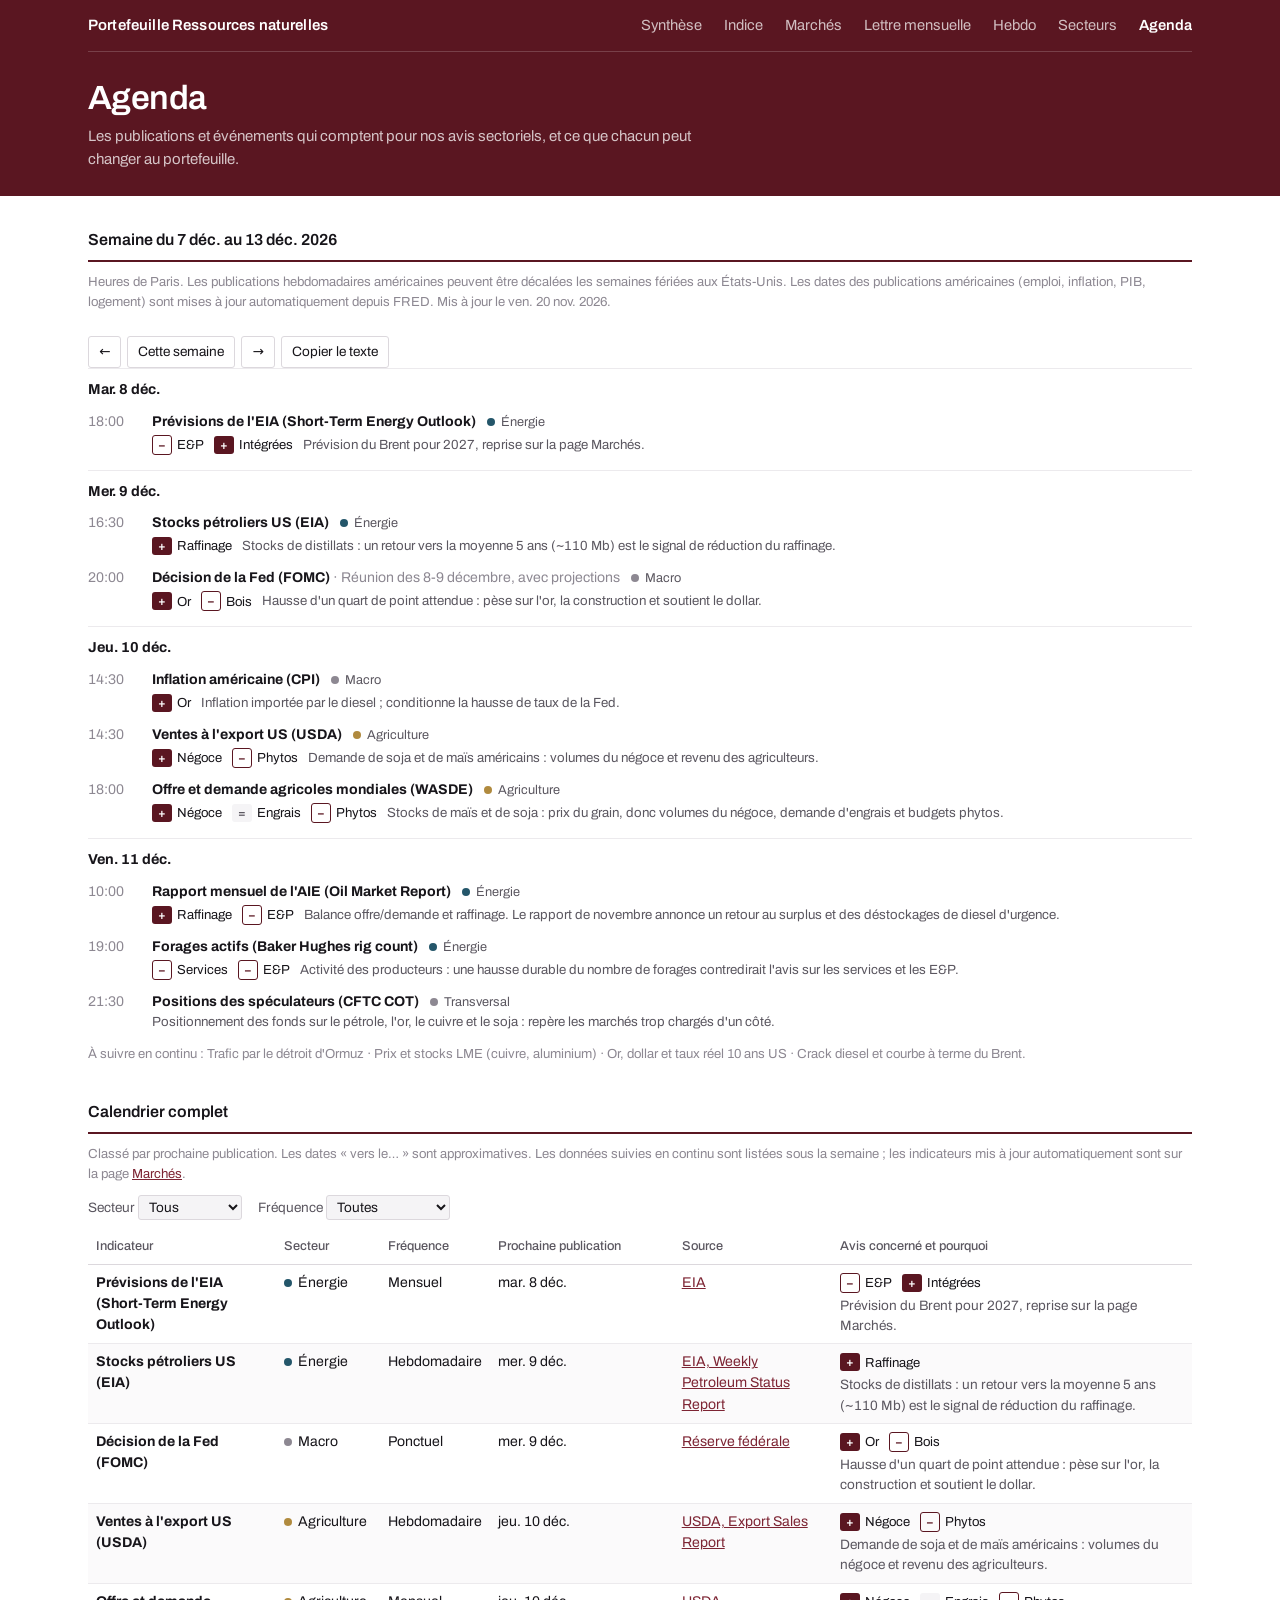
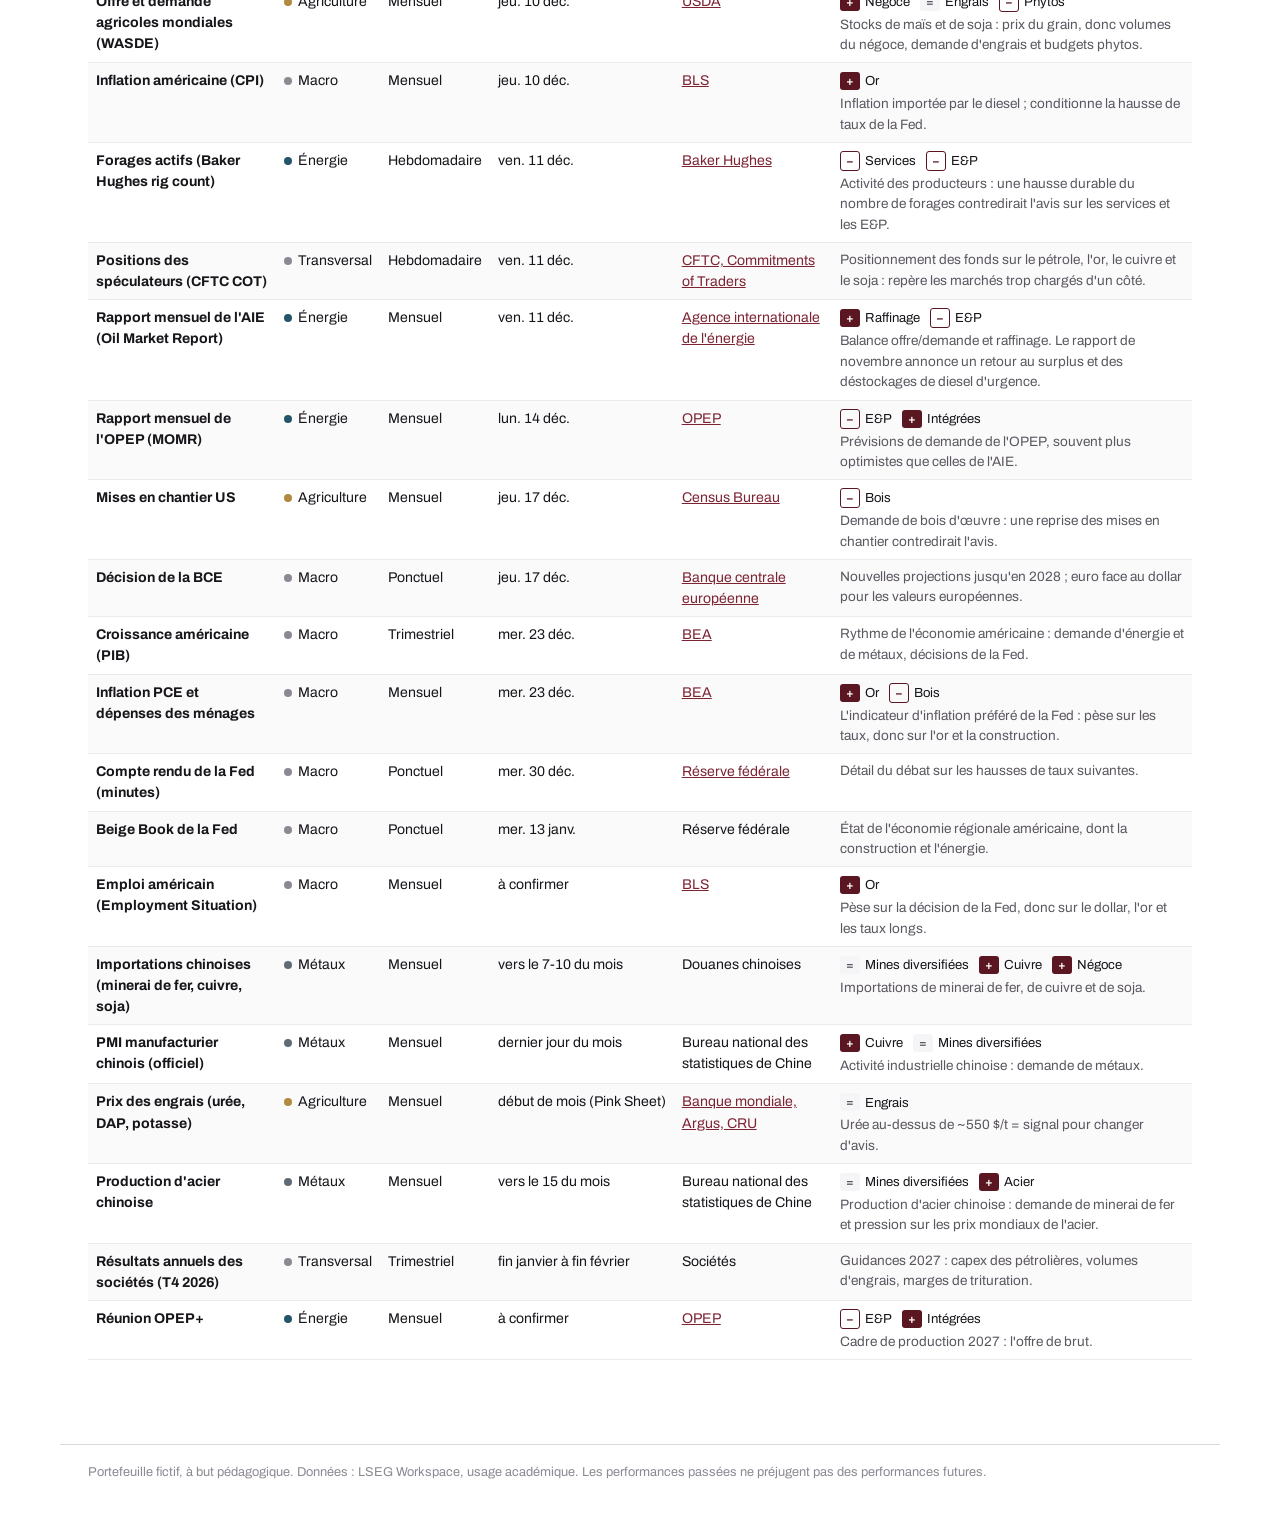
==== docs/agenda.html @ e1f3f48b "Update optimiseur.py" ====
<!DOCTYPE html>
<html lang="fr">
<head>
<meta charset="utf-8">
<meta name="viewport" content="width=device-width, initial-scale=1">
<title>Agenda · Portefeuille Ressources naturelles</title>
<link rel="icon" href="data:,">
<link rel="stylesheet" href="assets/style.css">
</head>
<body>
<header class="bande"><div class="wrap">
<div class="haut"><a class="marque" href="index.html">Portefeuille Ressources naturelles</a><nav><a href="index.html">Synthèse</a><a href="indice.html">Indice</a><a href="marches.html">Marchés</a><a href="lettres.html">Lettre mensuelle</a><a href="hebdo.html">Hebdo</a><a href="secteurs.html">Secteurs</a><a href="agenda.html" aria-current="page">Agenda</a></nav></div>
<div class="titre"><h1>Agenda</h1><p>Les publications et événements qui comptent pour nos avis sectoriels, et ce que chacun peut changer au portefeuille.</p></div>
</div></header>
<main class="wrap">

<section class="card">
  <div class="semaine-tete">
    <div>
      <h2 id="titre-semaine">La semaine</h2>
      <p class="note" id="note-agenda"></p>
    </div>
    <div class="semaine-boutons">
      <button type="button" id="prec" aria-label="Semaine précédente">←</button>
      <button type="button" id="auj">Cette semaine</button>
      <button type="button" id="suiv" aria-label="Semaine suivante">→</button>
      <button type="button" id="copier">Copier le texte</button>
    </div>
  </div>
  <div id="semaine"></div>
  <p class="note" id="quotidien"></p>
</section>

<section class="card">
  <h2>Calendrier complet</h2>
  <p class="note">Classé par prochaine publication. Les dates « vers le… » sont approximatives. Les données suivies en continu sont listées sous la semaine ; les indicateurs mis à jour automatiquement sont sur la page <a href="marches.html">Marchés</a>.</p>
  <div class="filtres">
    <label>Secteur <select id="f-secteur"><option value="">Tous</option></select></label>
    <label>Fréquence <select id="f-freq"><option value="">Toutes</option></select></label>
  </div>
  <div class="table-defile">
    <table>
      <thead><tr><th>Indicateur</th><th>Secteur</th><th>Fréquence</th><th>Prochaine publication</th><th>Source</th><th>Avis concerné et pourquoi</th></tr></thead>
      <tbody id="table-agenda"></tbody>
    </table>
  </div>
</section>
</main>
<footer>Portefeuille fictif, à but pédagogique. Données : LSEG Workspace, usage académique. Les performances passées ne préjugent pas des performances futures.</footer>
<script src="assets/agenda-donnees.js"></script>
<script src="assets/agenda.js"></script>
</body>
</html>
---- docs/assets/style.css ----
/* Charte « fiche fonds » : bandeau bordeaux, Archivo, tableaux denses. */
@font-face { font-family: Archivo; src: url(fonts/archivo-latin-400-normal.woff2) format("woff2"); font-weight: 400; font-display: swap; }
@font-face { font-family: Archivo; src: url(fonts/archivo-latin-500-normal.woff2) format("woff2"); font-weight: 500; font-display: swap; }
@font-face { font-family: Archivo; src: url(fonts/archivo-latin-600-normal.woff2) format("woff2"); font-weight: 600; font-display: swap; }
@font-face { font-family: Archivo; src: url(fonts/archivo-latin-700-normal.woff2) format("woff2"); font-weight: 700; font-display: swap; }

:root {
  color-scheme: light;
  --bordeaux: #5A1621;
  --bordeaux-2: #7D2433;
  --surface-0: #F5F4F6;   /* fonds de groupes, zébrures */
  --surface-1: #FFFFFF;
  --border: #DCD8DD;
  --grid: #ECEAED;
  --text-primary: #17151A;
  --text-secondary: #5B5760;
  --text-muted: #8D8892;
  --series-1: #24566A;  /* Énergie : bleu pétrole */
  --series-2: #B08A3E;  /* Agriculture : ocre blé */
  --series-3: #5F6B76;  /* Métaux et mines : gris minerai */
  --accent: #7D2433;
}

* { box-sizing: border-box; }
body {
  margin: 0;
  font: 15px/1.5 Archivo, system-ui, -apple-system, "Segoe UI", sans-serif;
  font-variant-numeric: tabular-nums;
  background: var(--surface-1);
  color: var(--text-primary);
}
a { color: var(--accent); }
:focus-visible { outline: 2px solid var(--bordeaux-2); outline-offset: 2px; }

.wrap { max-width: 1160px; margin: 0 auto; padding: 0 28px; }

/* Bandeau */
header.bande { background: var(--bordeaux); color: #fff; }
.haut { display: flex; justify-content: space-between; align-items: center; gap: 12px 28px; flex-wrap: wrap;
  padding: 14px 0; border-bottom: 1px solid rgb(255 255 255 / .18); }
.marque { color: #fff; text-decoration: none; font-weight: 600; letter-spacing: .01em; }
nav { display: flex; gap: 22px; font-size: .92rem; overflow-x: auto; scrollbar-width: none; }
nav a { color: rgb(255 255 255 / .72); text-decoration: none; white-space: nowrap; }
nav a:hover { color: #fff; }
nav a[aria-current="page"] { color: #fff; font-weight: 600; }
.titre { padding: 28px 0 26px; }
.titre h1 { font-size: 2.1rem; font-weight: 600; line-height: 1.12; margin: 0; letter-spacing: -.015em; }
.titre p { margin: 8px 0 0; color: rgb(255 255 255 / .75); max-width: 70ch; }
.chiffres { display: grid; grid-template-columns: repeat(4, auto); justify-content: start; border-top: 1px solid rgb(255 255 255 / .18); }
.chiffres div { padding: 14px 28px 16px 0; margin-right: 28px; border-right: 1px solid rgb(255 255 255 / .18); }
.chiffres div:last-child { border-right: 0; }
.chiffres small { display: block; color: rgb(255 255 255 / .65); font-size: .8rem; }
.chiffres strong { font-size: 1.35rem; font-weight: 600; }
@media (max-width: 760px) {
  .chiffres { grid-template-columns: 1fr 1fr; }
  .chiffres div { margin-right: 0; padding-left: 0; border-right: 0; border-bottom: 1px solid rgb(255 255 255 / .18); }
  .titre h1 { font-size: 1.7rem; }
}

main.wrap { padding-top: 32px; padding-bottom: 24px; }
.intro { color: var(--text-secondary); max-width: 70ch; margin: 0 0 24px; }

/* Synthèse : colonne de caractéristiques + contenu */
.corps { display: grid; grid-template-columns: 260px minmax(0, 1fr); gap: 40px; }
@media (max-width: 880px) { .corps { grid-template-columns: 1fr; } }
aside dl { margin: 0 0 30px; font-size: .88rem; }
aside dt { color: var(--text-muted); margin-top: 10px; }
aside dd { margin: 0; }
aside p { font-size: .85rem; color: var(--text-secondary); }

/* Sections : titre souligné de bordeaux, pas de cartes */
.card { margin-bottom: 36px; }
.card h2, aside h2 { font-size: 1rem; font-weight: 600; margin: 0 0 10px; padding-bottom: 8px; border-bottom: 2px solid var(--bordeaux); }
.card .note { font-size: .82rem; color: var(--text-muted); margin: 0 0 12px; }
.grid2 { display: grid; grid-template-columns: 1fr 1fr; gap: 32px; align-items: start; }
@media (max-width: 800px) { .grid2 { grid-template-columns: 1fr; } }

.legend { display: flex; gap: 16px; flex-wrap: wrap; font-size: .8rem; color: var(--text-secondary); margin: 0 0 10px; }
.legend i { display: inline-block; width: 10px; height: 10px; border-radius: 2px; margin-right: 6px; vertical-align: -1px; }

svg text { font-family: inherit; }
.tooltip {
  position: fixed; pointer-events: none; z-index: 10; display: none;
  background: var(--surface-1); color: var(--text-primary);
  border: 1px solid var(--border); border-radius: 4px; padding: 8px 10px;
  font-size: .8rem; box-shadow: 0 4px 14px rgb(0 0 0 / .12); max-width: 240px;
}

table { width: 100%; border-collapse: collapse; font-size: .88rem; }
th { text-align: left; font-weight: 500; color: var(--text-secondary); font-size: .8rem; padding: 7px 8px; border-bottom: 1px solid var(--border); }
td { padding: 7px 8px; border-bottom: 1px solid var(--grid); vertical-align: top; }
tbody tr:nth-child(even) td { background: #FBFAFB; }
td.num, th.num { text-align: right; }
tr.grp td { background: var(--surface-0) !important; font-weight: 600; font-size: .84rem; }
.dot { display: inline-block; width: 8px; height: 8px; border-radius: 50%; margin-right: 6px; }

/* Avis : pastilles + / = / − (jamais de rouge pour une sous-pondération) */
.tag { display: inline-block; min-width: 28px; text-align: center; font-weight: 700; font-size: .8rem; padding: 1px 6px; border-radius: 3px; }
.tag.p { background: var(--bordeaux); color: #fff; }
.tag.z { background: var(--surface-0); color: var(--text-secondary); }
.tag.m { border: 1px solid var(--bordeaux); color: var(--bordeaux); }

/* Écart par secteur */
.pos { display: grid; grid-template-columns: 150px 1fr 70px; align-items: center; gap: 12px; padding: 9px 0; border-bottom: 1px solid var(--grid); font-size: .9rem; }
.pos .axe { position: relative; height: 22px; background: linear-gradient(var(--border), var(--border)) center / 1px 100% no-repeat; }
.pos .axe i { position: absolute; top: 5px; height: 12px; background: var(--bordeaux-2); }
.pos .axe i.neg { background: #A99DA6; }
.pos .val { text-align: right; font-weight: 600; }
.pos-these { font-size: .82rem; color: var(--text-secondary); grid-column: 1 / -1; margin-top: -4px; }

details { margin-top: 10px; font-size: .88rem; }
summary { cursor: pointer; color: var(--text-secondary); }

/* Composition de l'indice */
.bloc-secteur { margin-bottom: 14px; }
.bloc-secteur h3 { font-size: .95rem; margin: 14px 0 6px; }
.bloc-secteur h3 i { display: inline-block; width: 10px; height: 10px; border-radius: 2px; margin-right: 8px; }
.bloc-secteur h3 span { font-weight: 400; color: var(--text-muted); font-size: .85rem; margin-left: 6px; }
.bloc-secteur details { margin: 0; border-top: 1px solid var(--grid); transition: background .4s; }
.bloc-secteur details:last-child { border-bottom: 1px solid var(--grid); }
.bloc-secteur summary { display: flex; justify-content: space-between; padding: 8px 6px; color: var(--text-primary); }
.bloc-secteur summary:hover { background: var(--surface-0); }
.bloc-secteur .ss-info { color: var(--text-muted); }
.bloc-secteur table { margin: 2px 0 10px; }
.bloc-secteur details.surligne { background: var(--surface-0); }

.placeholder { border: 1px dashed var(--border); padding: 26px; text-align: center; color: var(--text-muted); font-size: .9rem; }

/* Pages de contenu (markdown) */
.layout { display: grid; grid-template-columns: 220px minmax(0, 1fr); gap: 32px; }
@media (max-width: 800px) { .layout { grid-template-columns: 1fr; } }
.liste a { display: block; padding: 7px 10px; text-decoration: none; color: var(--text-secondary); font-size: .9rem; border-left: 2px solid transparent; }
.liste a[aria-current="true"] { color: var(--text-primary); font-weight: 600; border-left-color: var(--bordeaux); background: var(--surface-0); }
article.md { max-width: 75ch; line-height: 1.65; }
article.md h1 { font-size: 1.6rem; font-weight: 600; margin-top: 0; letter-spacing: -.01em; }
article.md h2 { font-size: 1.1rem; margin-top: 1.8rem; padding-bottom: 6px; border-bottom: 2px solid var(--bordeaux); }

footer { border-top: 1px solid var(--border); color: var(--text-muted); font-size: .8rem; padding: 18px 28px 40px; max-width: 1160px; margin: 24px auto 0; }

/* Agenda */
.semaine-tete { display: flex; justify-content: space-between; align-items: flex-start; gap: 12px; flex-wrap: wrap; }
.semaine-boutons { display: flex; gap: 6px; flex-wrap: wrap; }
button {
  font: inherit; font-size: .85rem; cursor: pointer; padding: 5px 10px; border-radius: 3px;
  border: 1px solid var(--border); background: var(--surface-1); color: var(--text-primary);
}
button:hover { border-color: var(--text-muted); }
.jour { border-top: 1px solid var(--grid); padding: 8px 0; }
.jour h3 { font-size: .9rem; margin: 2px 0 6px; }
.jour h3::first-letter { text-transform: uppercase; }
.jour.aujourdhui h3::after { content: " · aujourd'hui"; color: var(--accent); font-weight: 400; }
.jour ul { list-style: none; margin: 0; padding: 0; }
.jour li { display: grid; grid-template-columns: 56px 1fr; gap: 8px; padding: 4px 0; font-size: .88rem; }
.jour .heure { color: var(--text-muted); font-variant-numeric: tabular-nums; }
.jour .secteur { font-size: .8rem; color: var(--text-secondary); margin-left: 8px; white-space: nowrap; }
.jour .pourquoi { display: block; color: var(--text-secondary); font-size: .83rem; }
.muted { color: var(--text-muted); }
.filtres { display: flex; gap: 16px; flex-wrap: wrap; margin-bottom: 10px; font-size: .85rem; color: var(--text-secondary); }
select { font: inherit; padding: 3px 6px; border-radius: 3px; border: 1px solid var(--border); background: var(--surface-0); color: var(--text-primary); }
.table-defile { overflow-x: auto; }
td { vertical-align: top; }
td.nowrap { white-space: nowrap; }
code { font-size: .78rem; color: var(--text-secondary); }
.grp-these { display: block; font-weight: 400; color: var(--text-secondary); font-size: .8rem; margin-top: 2px; }
.etapes { margin: 0 0 12px; padding-left: 20px; font-size: .9rem; }
.etapes li { margin-bottom: 10px; padding-left: 4px; }
.etapes b { font-weight: 600; }
main > p.note { font-size: .82rem; color: var(--text-muted); max-width: 90ch; }
table.marches td { vertical-align: middle; }
table.marches small { display: block; color: var(--text-muted); font-size: .76rem; font-weight: 400; }
table.marches .lien-avis { color: var(--text-secondary); font-size: .82rem; max-width: 32ch; }
table.marches svg { display: block; }
table.marches td.num small { white-space: nowrap; }
table.marches .avis-lie { display: inline-flex; align-items: center; gap: 6px; margin: 0 12px 4px 0; color: var(--text-primary); font-size: .85rem; white-space: nowrap; }
table.marches .avis-lie .tag { min-width: 22px; padding: 0 4px; }
table.marches .lecture { color: var(--text-secondary); font-size: .84rem; }

/* Synthèse : positionnement en trois colonnes */
.positionnement { display: grid; grid-template-columns: repeat(3, minmax(0, 1fr)); gap: 28px; }
@media (max-width: 900px) { .positionnement { grid-template-columns: 1fr; } }
.pos-secteur h3 { display: flex; align-items: center; gap: 8px; font-size: .98rem; font-weight: 600; margin: 0 0 4px; }
.pos-secteur h3 i { width: 10px; height: 10px; border-radius: 2px; }
.pos-secteur h3 span { margin-left: auto; font-weight: 500; color: var(--text-secondary); }
.pos-secteur > p { font-size: .8rem; color: var(--text-secondary); margin: 0 0 10px; min-height: 4.5em; }
.pos-secteur ul { list-style: none; margin: 0; padding: 0; }
.pos-secteur li { display: grid; grid-template-columns: minmax(0, 1fr) 40px 52px 24px; align-items: center; gap: 8px;
  padding: 6px 0; border-top: 1px solid var(--grid); font-size: .84rem; }
.pos-secteur .ss-nom { overflow: hidden; text-overflow: ellipsis; white-space: nowrap; }
.pos-secteur .ss-barre { height: 6px; background: var(--surface-0); position: relative; }
.pos-secteur .ss-barre i { position: absolute; inset: 0 auto 0 0; }
.pos-secteur .ss-poids { text-align: right; color: var(--text-secondary); white-space: nowrap; }
.pos-secteur .tag { min-width: 24px; padding: 0 4px; }
#perf-graphe svg { display: block; max-width: 100%; }
table.perf-table { margin-top: 10px; }
table.perf-table small { display: block; color: var(--text-muted); font-size: .76rem; }
.avis-lie { display: inline-flex; align-items: center; gap: 5px; margin: 0 10px 3px 0; font-size: .82rem; color: var(--text-primary); white-space: nowrap; }
.avis-lie .tag { min-width: 20px; padding: 0 4px; font-size: .75rem; }
.pourquoi-t { display: block; color: var(--text-secondary); font-size: .85rem; }
.jour .pourquoi .avis-lie { margin-top: 3px; }
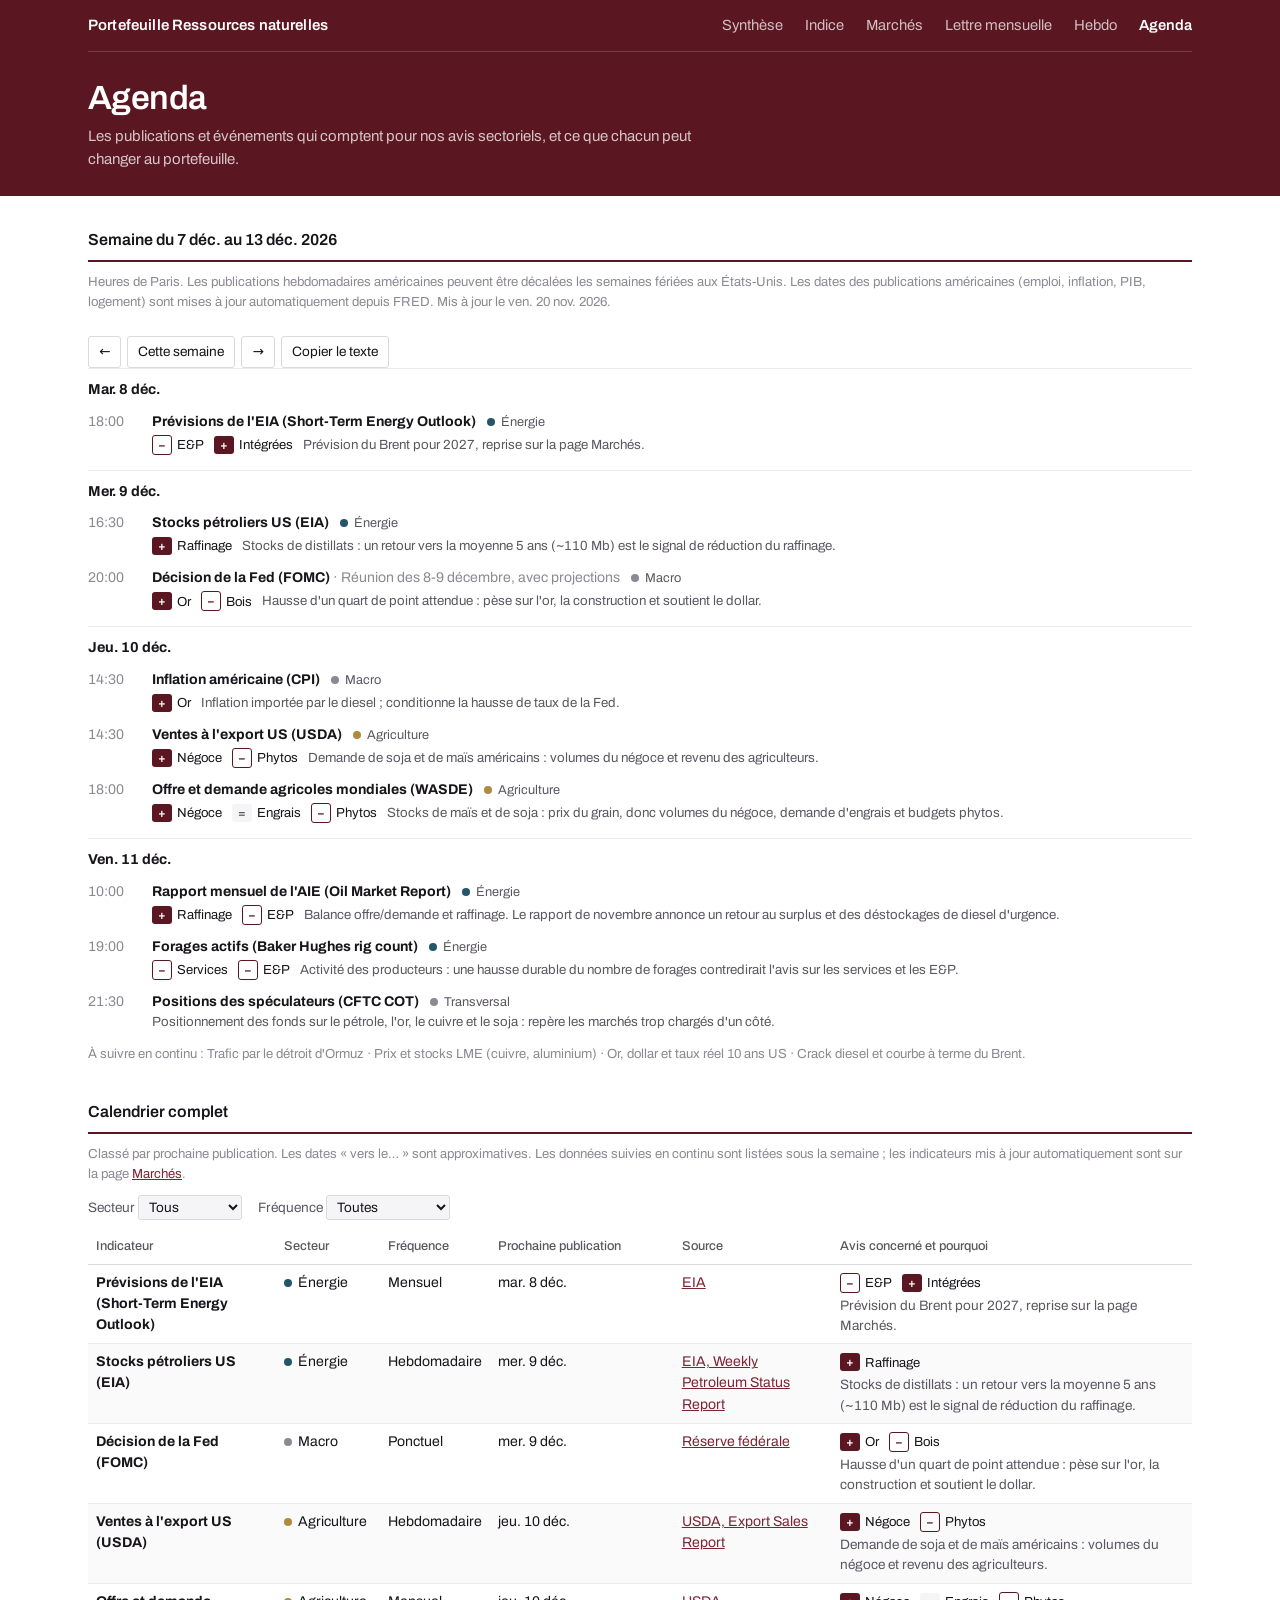
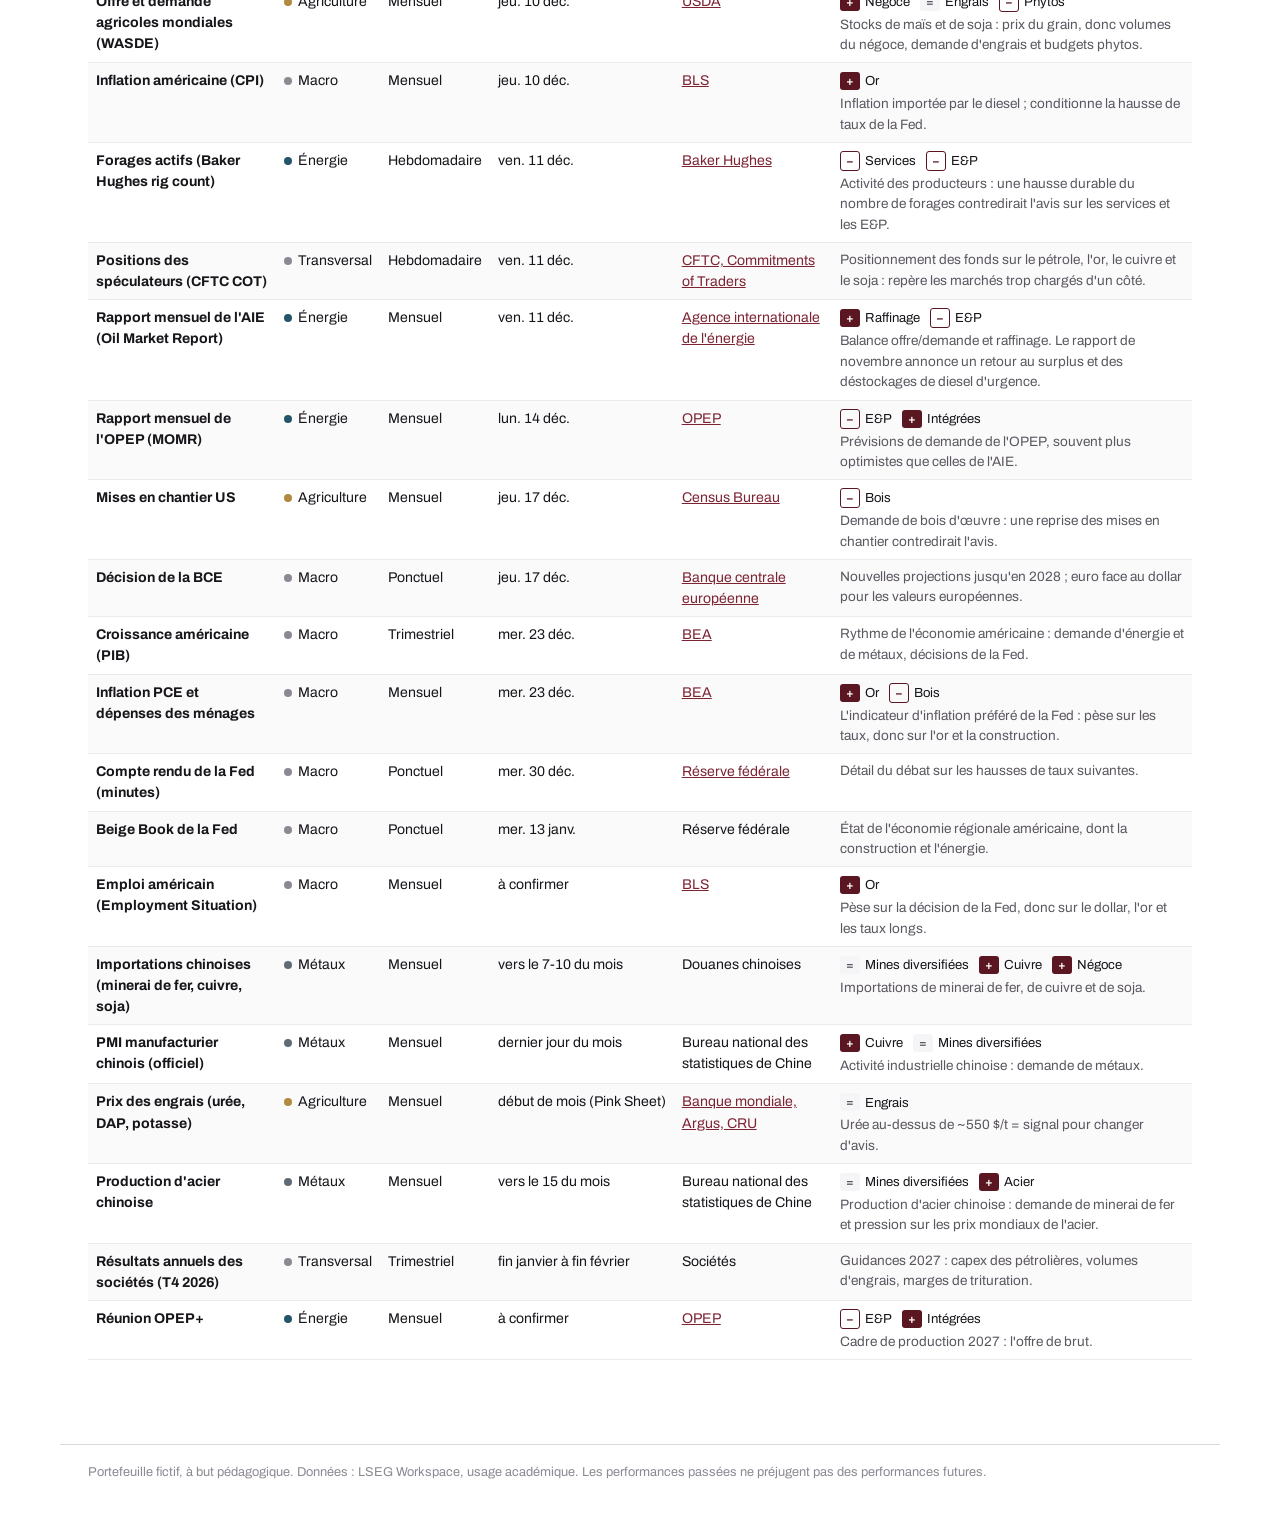
==== commit d54041a8: "Page Secteurs supprimée : les avis restent sur la Synthèse et dans la lettre Co-Authored-By: Claude " ====
--- a/docs/agenda.html
+++ b/docs/agenda.html
@@ -9,7 +9,7 @@
 </head>
 <body>
 <header class="bande"><div class="wrap">
-<div class="haut"><a class="marque" href="index.html">Portefeuille Ressources naturelles</a><nav><a href="index.html">Synthèse</a><a href="indice.html">Indice</a><a href="marches.html">Marchés</a><a href="lettres.html">Lettre mensuelle</a><a href="hebdo.html">Hebdo</a><a href="secteurs.html">Secteurs</a><a href="agenda.html" aria-current="page">Agenda</a></nav></div>
+<div class="haut"><a class="marque" href="index.html">Portefeuille Ressources naturelles</a><nav><a href="index.html">Synthèse</a><a href="indice.html">Indice</a><a href="marches.html">Marchés</a><a href="lettres.html">Lettre mensuelle</a><a href="hebdo.html">Hebdo</a><a href="agenda.html" aria-current="page">Agenda</a></nav></div>
 <div class="titre"><h1>Agenda</h1><p>Les publications et événements qui comptent pour nos avis sectoriels, et ce que chacun peut changer au portefeuille.</p></div>
 </div></header>
 <main class="wrap">
--- a/docs/assets/style.css
+++ b/docs/assets/style.css
@@ -197,3 +197,65 @@
 .avis-lie .tag { min-width: 20px; padding: 0 4px; font-size: .75rem; }
 .pourquoi-t { display: block; color: var(--text-secondary); font-size: .85rem; }
 .jour .pourquoi .avis-lie { margin-top: 3px; }
+
+/* Actualités */
+ul.actus { list-style: none; margin: 0; padding: 0; }
+.actu { display: grid; grid-template-columns: 64px 1fr; gap: 10px; padding: 9px 0 9px 8px; border-left: 3px solid transparent; border-bottom: 1px solid var(--grid); font-size: .88rem; }
+.actu.forte { border-left-color: var(--bordeaux); }
+.actu-date { color: var(--text-muted); font-size: .8rem; padding-top: 2px; }
+.actu-ss { display: inline-flex; align-items: center; gap: 5px; margin-left: 8px; font-size: .78rem; color: var(--text-secondary); }
+.actu-ss .tag { min-width: 18px; padding: 0 3px; font-size: .72rem; }
+.actu-titre { display: block; margin: 2px 0; }
+.actu a { font-size: .78rem; }
+
+/* ---------- Lettre mensuelle ---------- */
+article.md .lettre-couverture { background: var(--bordeaux); color: #fff; padding: 22px 26px 20px; margin: 0 0 22px; }
+article.md .lettre-couverture p { margin: 0; color: rgb(255 255 255 / .75); font-size: .85rem; }
+article.md .lettre-couverture p:first-child { color: #fff; font-weight: 600; letter-spacing: .02em; }
+article.md .lettre-couverture h1 { color: #fff; font-size: 2.1rem; margin: 6px 0 8px; letter-spacing: -.015em; }
+article.md .essentiel { border-left: 4px solid var(--bordeaux); background: var(--surface-0); padding: 4px 20px 6px; margin: 0 0 20px; }
+article.md .essentiel h2 { border: 0; margin-top: 12px; padding: 0; color: var(--bordeaux); }
+article.md .chiffres-mois { display: grid; grid-template-columns: repeat(4, 1fr); border-top: 2px solid var(--bordeaux); border-bottom: 1px solid var(--border); margin: 0 0 8px; }
+article.md .chiffres-mois > div { padding: 10px 12px 12px 0; }
+article.md .chiffres-mois > div + div { padding-left: 12px; border-left: 1px solid var(--grid); }
+article.md .chiffres-mois small { display: block; color: var(--text-muted); font-size: .76rem; }
+article.md .chiffres-mois strong { font-size: 1.3rem; font-weight: 600; }
+article.md .encadres { display: grid; grid-template-columns: repeat(3, 1fr); gap: 14px; }
+article.md .encadre { border: 1px solid var(--border); border-top: 3px solid var(--bordeaux); padding: 2px 14px 10px; font-size: .9rem; }
+article.md .encadre h3 { font-size: .98rem; margin: 12px 0 6px; }
+article.md .chiffre-cle { margin: 0 0 8px; font-size: 1.5rem; font-weight: 600; color: var(--bordeaux); line-height: 1.2; }
+article.md .chiffre-cle span { display: block; font-size: .76rem; font-weight: 400; color: var(--text-muted); }
+article.md .source, article.md .legende { font-size: .76rem; color: var(--text-muted); margin: 6px 0 0; }
+article.md table { margin: 8px 0 4px; }
+body[data-rubrique="lettres"] article.md table td:nth-child(2), body[data-rubrique="lettres"] article.md table td:nth-child(3), body[data-rubrique="lettres"] article.md table th:nth-child(2), body[data-rubrique="lettres"] article.md table th:nth-child(3) { text-align: center; width: 64px; }
+article.md table strong { color: var(--bordeaux); }
+.chg { font-size: .8rem; font-weight: 700; }
+.chg.hausse { color: var(--bordeaux); }
+.chg.baisse { color: var(--text-primary); }
+.chg.stable { color: var(--text-muted); }
+article.md .focus { background: var(--surface-0); padding: 2px 22px 10px; margin: 26px 0; }
+article.md .focus h2 { margin-top: 16px; }
+article.md .mentions { border-top: 1px solid var(--border); margin-top: 30px; padding-top: 10px; font-size: .76rem; color: var(--text-muted); line-height: 1.5; }
+.lettre-outils { display: flex; justify-content: flex-end; margin: 0 0 10px; }
+@media (max-width: 760px) {
+  article.md .encadres { grid-template-columns: 1fr; }
+  article.md .chiffres-mois { grid-template-columns: 1fr 1fr; }
+}
+
+/* Impression / PDF : A4, sans menu ni pied de page du site */
+@page { size: A4; margin: 14mm 14mm 16mm; }
+@media print {
+  * { -webkit-print-color-adjust: exact; print-color-adjust: exact; }
+  body { font-size: 10pt; }
+  header.bande, footer, .liste, .lettre-outils, nav { display: none !important; }
+  main.wrap { padding: 0; max-width: none; }
+  .layout { display: block; }
+  article.md { max-width: none; }
+  article.md h2 { break-after: avoid; }
+  article.md .encadre, article.md table tr, article.md .chiffres-mois, article.md .essentiel { break-inside: avoid; }
+  article.md .focus { break-before: page; }
+  a { color: inherit; text-decoration: none; }
+}
+body[data-rubrique="lettres"] article.md table tr:has(td strong) td { background: var(--surface-0); }
+a.bouton { font-size: .85rem; padding: 5px 12px; border-radius: 3px; border: 1px solid var(--bordeaux); color: var(--bordeaux); text-decoration: none; }
+a.bouton:hover { background: var(--bordeaux); color: #fff; }
